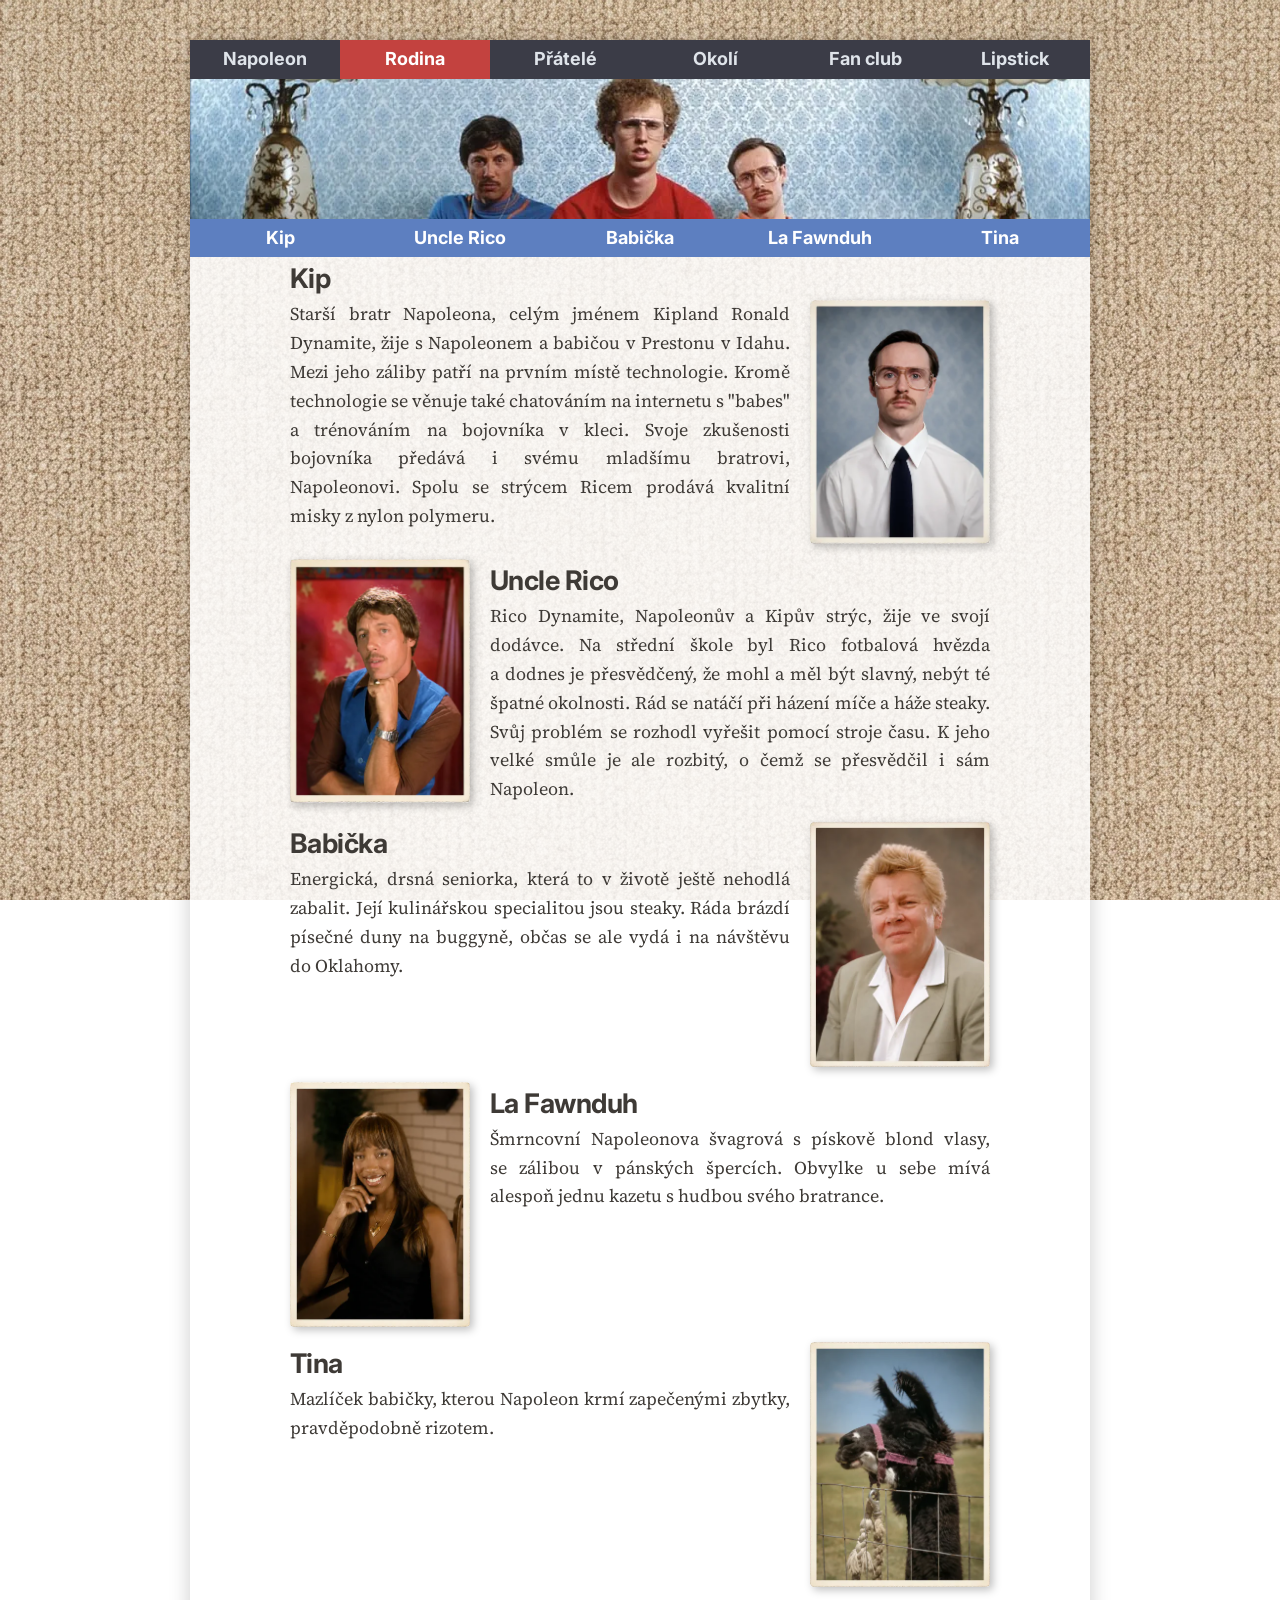
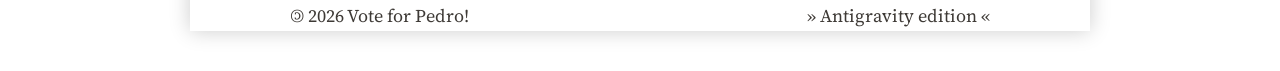
==== family.html @ b64914c2 "Nahrani projektu Napoleon Dynamite a odstraneni starych souboru" ====
<!DOCTYPE html>
<html lang="cs">
<head>
    <meta charset="UTF-8">
    <title>Rodina Napoleona Dynamita</title>
    <meta name="description" content="Rodina Napoleona Dynamita – Kip, Uncle Rico a další členové rodiny.">
    <link rel="icon" type="image/png" sizes="32x32" href="icon32.png">
    <link rel="icon" type="image/png" sizes="64x64" href="icon64.png">
    <link rel="icon" type="image/png" sizes="128x128" href="icon128.png">
    <link href="https://fonts.googleapis.com/css2?family=Inter:wght@400;600&family=Source+Serif+4:wght@400;600&display=swap" rel="stylesheet">
    <link rel="stylesheet" href="style.css">
</head>
<body>

    <div class="page-wrapper">
        <header>
            <!-- hlavní nabídka nad bannerem -->
            <nav class="main-nav">
                <ul>
                    <li><a href="index.html">Napoleon</a></li>
                    <li><a class="active" href="family.html">Rodina</a></li>
                    <li><a href="friends.html">Přátelé</a></li>
                    <li><a href="other.html">Okolí</a></li>
                    <li><a href="fan-club.html">Fan club</a></li>
                    <li><a href="lipstick.html">Lipstick</a></li>
                </ul>
            </nav>
            <!-- banner -->
            <section class="banner">
                <img src="picture/banner/banner-family.webp" alt="banner Napoleons Family">
            </section>

            <!-- podnabídka pod bannerem -->
            <nav class="sec-nav">
                <ul>
                    <li><a href="#section1">Kip</a></li>
                    <li><a href="#section2">Uncle Rico</a></li>
                    <li><a href="#section3">Babička</a></li>
                    <li><a href="#section4">La Fawnduh</a></li>
                    <li><a href="#section5">Tina</a></li>
                </ul>
            </nav>
            
        </header>

        <main>
            <!--<h1><a class="title-link" href="https://mak-024.github.io/webovka01/">Webovka <em>nula</em><strong>JEDNA</strong>...</a></h1> -->
            <h1 class="skryty-nadpis">Rodina</h1>
     
            <article id="section1">
                <h2>Kip</h2>
                <img src="picture/article-img/face-Kip_small.webp" class="portrait right" alt="Kip Dynamite">

                <p>Starší bratr Napoleona, celým jménem Kipland Ronald Dynamite, žije s&nbsp;Napoleonem a&nbsp;babičou v&nbsp;Prestonu v&nbsp;Idahu. Mezi jeho záliby patří na&nbsp;prvním místě technologie. Kromě technologie se&nbsp;věnuje také chatováním na&nbsp;internetu s&nbsp;"babes" a&nbsp;trénováním na&nbsp;bojovníka v&nbsp;kleci. Svoje zkušenosti bojovníka předává i&nbsp;svému mladšímu bratrovi, Napoleonovi. Spolu se&nbsp;strýcem Ricem prodává kvalitní misky z&nbsp;nylon polymeru.</p>
            </article>
            <article id="section2">
                <img src="picture/article-img/face-Rico_small.webp" class="portrait left" alt="Uncle Rico">
                <h2>Uncle Rico</h2>
                <p>Rico Dynamite, Napoleonův a&nbsp;Kipův strýc, žije ve&nbsp;svojí dodávce. Na střední škole byl Rico fotbalová hvězda a&nbsp;dodnes je přesvědčený, že mohl a&nbsp;měl být slavný, nebýt té špatné okolnosti. Rád se&nbsp;natáčí při házení míče a&nbsp;háže steaky. Svůj problém se&nbsp;rozhodl vyřešit pomocí stroje času. K&nbsp;jeho velké smůle je ale rozbitý, o&nbsp;čemž se&nbsp;přesvědčil i&nbsp;sám Napoleon.</p>
            </article>
            <article id="section3">
                <img src="picture/article-img/face-Granma_small.webp" class="portrait right" alt="Babička">
                <h2>Babička</h2>
                <p>Energická, drsná seniorka, která to v&nbsp;životě ještě nehodlá zabalit. Její kulinářskou specialitou jsou steaky. Ráda brázdí písečné duny na buggyně, občas se&nbsp;ale vydá i&nbsp;na&nbsp;návštěvu do&nbsp;Oklahomy.</p>
            </article>
            <article id="section4">
                <img src="picture/article-img/face-LaFawnduh_small.webp" class="portrait left" alt="La Fawnduh">
                <h2>La Fawnduh</h2>
                <p>Šmrncovní Napoleonova švagrová s&nbsp;pískově blond vlasy, se&nbsp;zálibou v&nbsp;pánských špercích. Obvylke u&nbsp;sebe mívá alespoň jednu kazetu s&nbsp;hudbou svého bratrance.</p>
            </article>            
            <article id="section5">
                <img src="picture/article-img/face-Tina_small.webp" class="portrait right" alt="Tina">
                <h2>Tina</h2>
                <p>Mazlíček babičky, kterou Napoleon krmí zapečenými zbytky, pravděpodobně rizotem.</p>
            </article>
        </main>

        <footer>
            <p>
                <span class="copyleft">&copy;</span> 2026 Vote for Pedro! <a class="link-out" href="https://mak-024.github.io/webovka02/">&raquo; Antigravity edition &laquo;</a>
            </p>
        </footer>
    </div>

</body>
</html>
---- style.css ----
:root {
  /* --- paleta ChatGPT a Claude --- */
  /* Base neutrals */
  --nd-cream: #F2EDE3;   /* CRT světlo / papír */
  --nd-beige: #E7D8B1;   /* vybledlé stěny */
  --nd-tan: #C9B28C;     /* karton / starý papír */

  /* Cool tones */
  --nd-mint-gray: #8FA6A1; /* školní chodby */
  --nd-denim: #6B7C8C;     /* jeans / 2000s modrá */
  --nd-lavender: #B7A3C7;  /* pastelové světlo */

  /* Accent */
  --nd-orange: #D96C4A;    /* retro 2000s akcent */

  /* Dark contrast */
  --nd-chocolate: #3E3A36; /* text / linie */

  --paper-overlay: rgba(255,255,255,0.85);
 
  /* --- https://coolors.co/ --- */

  --willow-green: #8ed081ff;
  --celadon: #b4d2baff;
  --vanilla-custard: #dce2aaff;
  --copper: #b57f50ff;
  --ebony: #4b543bff;

  --pale-slate: #c8bfc7ff;
  --sage-green: #7a9b76ff;
  --grey-olive: #8a7e72ff;
  --night-bordeaux: #5a2328ff;
  --pitch-black: #090302ff;

  --sky-surge: #5bc0ebff;
  --banana-cream: #fde74cff;
  --yellow-green: #9bc53dff;
  --tomato-jam: #c3423fff;
  --iron-grey: #404e4dff;

  /* --- podle obrázku --- */
  --dark-gray: #3b3c47;
  --red: #d82431;
  --taupe: #6b5a5c;
  --blue: #5d7fc0;
  --orange: #e7a24a;
  --dark-red: #982823;
  --brown: #a37256;
  --light-gray: #dfe4ea;
}

* {
  margin: 0;
  padding:0;

}

@keyframes pohyb {
  from {
/*    transform: translateX(0); */
    transform: rotate(2deg);
  }

  to {
/*    transform: translateX(50px); */
    transform: rotate(-2deg);
  }
}

@keyframes najeti-mysi {
  from {
/*    transform: translateX(0); */
    transform: scale(1);
  }

  to {
/*    transform: translateX(50px); */
    transform: scale(2);
  }
}

@keyframes pulse {

    0% {
        transform: scale(1);
    }

    50% {
        transform: scale(1.08);
    }

    100% {
        transform: scale(1);
    }
}

/* --- hra s animacemi ---
h1:hover, h2:hover, h3:hover {
  animation: najeti-mysi 1s infinite;  
} */

body {
  background-image: url('picture/carpet05.webp');
  background-attachment: fixed;
  font-family: "Source Serif 4", serif;
  font-size: 18px;
  line-height: 1.7;
  color: var(--nd-chocolate);
  margin: 40px auto;
  padding: 0 auto;
}

header {
  position: sticky;
  top: 0;
}

footer {
  max-width: 700px;
}

/* --- šířě stránky --- */
.page-wrapper {
  max-width: 900px;
  margin: auto;
  background: var(--paper-overlay);
  box-shadow: 0 0 20px rgba(0,0,0,0.2);
}

.banner {
  width: 100%;
  height: 140px;
  background-size: cover;
  background-position: center;
}

.banner img {
  width: 100%;
  height: 100%;
  object-fit: cover;
  display: block;
}

h1 {
  font-family: "Inter", sans-serif;
  letter-spacing: -0.02em;
  max-width: 700px;
  margin: 15px auto 10px auto;
  line-height: 1.1;
}

.subtitle {
  font-family: "Inter", sans-serif;
  letter-spacing: -0.02em;
  max-width: 700px;
  margin: auto;
  line-height: 1.1;
}

h2, h3 {
  font-family: "Inter", sans-serif;
  letter-spacing: -0.02em;
  max-width: 700px;
  margin: auto;
}

.title-link, .link-out {
  text-decoration: none;
  color: var(--nd-chocolate);
}

.subtitle {
  display: block;
  font-size: 0.6em;
  font-style: italic;
  text-align: center;
  margin-top: -5px;
}

.skryty-nadpis {
  position: absolute;
  width: 1px;
  height: 1px;
  padding: 0;
  margin: -1px;
  overflow: hidden;
  clip: rect(0, 0, 0, 0);
  white-space: nowrap;
  border: 0;
}

.title-link {
  text-decoration: none;
  color: inherit;
}

.main-nav ul {
  display: flex;
  margin: 0;
  padding: 0;
  list-style: none;
}

.main-nav li {
  flex: 1;
}

.main-nav a {
  display: block;
  padding: 4px;
  text-align: center;
  text-decoration: none;
  background-color: var(--dark-gray);
  color: var(--light-gray);
  font-family: "Inter", sans-serif;
  font-weight: bold;
  transition:
    background-color 0.4s,
    color 0.4s;
}

.main-nav a.active {
  background-color: var(--tomato-jam);
  color: white;
}

.main-nav a:hover {
  background-color: var(--red);
  color: white;
}

.sec-nav ul {
  display: flex;
  margin: 0;
  padding: 0;
  list-style: none;
}

.sec-nav li {
  flex: 1;
}

.sec-nav a {
  display: block;
  padding: 4px;
  text-align: center;
  text-decoration: none;
  background-color: var(--blue);
  color: white;
  font-family: "Inter", sans-serif;
  font-weight: bold;
  transition:
    background-color 0.4s,
    color 0.4s;
}

.sec-nav a:hover {
  background-color: var(--orange);
  color: #111;
}

html {
  scroll-behavior: smooth;
}

article {
  scroll-margin-top: 240px;
  max-width: 700px;
  margin: auto;
  line-height: 1.6;
  display: flow-root; /* aby mi text neobtékal jiné  obrázky */
  text-align: justify;
/*    
  min-height: 80vh;
  padding: 60px 40px;
  display: flex;
  flex-direction: column;
  justify-content: center; */
}

article, .objednavka, footer {
  scroll-margin-top: 240px;
  max-width: 700px;
  margin: auto;
  line-height: 1.6;
}

/*
img {
  max-width: 100%;
  height: auto;
  display: block;
  margin: 20px auto;
}

/* pokus s o animaci obrázků
img:hover {
  animation: pohyb 0.2s infinite alternate;
}
*/


p {
  margin-bottom: 1em;
}

.copyleft {
  display: inline-block;
  transform: rotateY(180deg);
}

table {
  width: 100%;
  border-collapse: collapse;
  margin: 30px 0;
  background-color: var(--paper-overlay);
}

th {
  background-color: var(--dark-gray);
  color: white;
  padding: 12px;
  text-align: left;
}

td {
  padding: 12px;

  border-bottom: 1px solid var(--taupe);
}

/* --- pokus s hover efektem pro řádky tabulky
    --- NEGUNGUJE ---
tr:hover {
  background-color: rgba(255,255,255,0.4);
}
  */

.portrait {
  transition: transform 0.3s ease;
  box-shadow: 3px 3px 8px rgba(0,0,0,0.25); /* stín */
  
  width: 180px;
  border-radius: 4px;
  transition: transform 0.3s ease;
}

/* --- první obrázek mi NĚKDE moc čouhá nahoru, tak posun níž 
  --- tak nakonec vyřešeno prohozením <h2> a <img>, ale JEN u Kipa :-) ---
.first-portrait {
    margin-top: 35px;
} */

.right {
    float: right;
    margin: 0 0 15px 20px;
}

.left {
    float: left;
    margin: 0 20px 15px 0;
}

/* --- lehké zvednutí a pootočení doprava --- */
.left:hover {
    transform: scale(1.03) rotate(-2deg);
}

/* --- lehké zvednutí a pootočení doleva --- */
.right:hover {
    transform: scale(1.03) rotate(2deg);
}

.poznamka {
  font-size: 0.9em;
  color: var(--taupe);
}

.link-out {
  text-decoration: none;
  color: var(--nd-chocolate);
/*  display: inline-block;    */
  animation: pulse 2s infinite;
  float: right;    
}
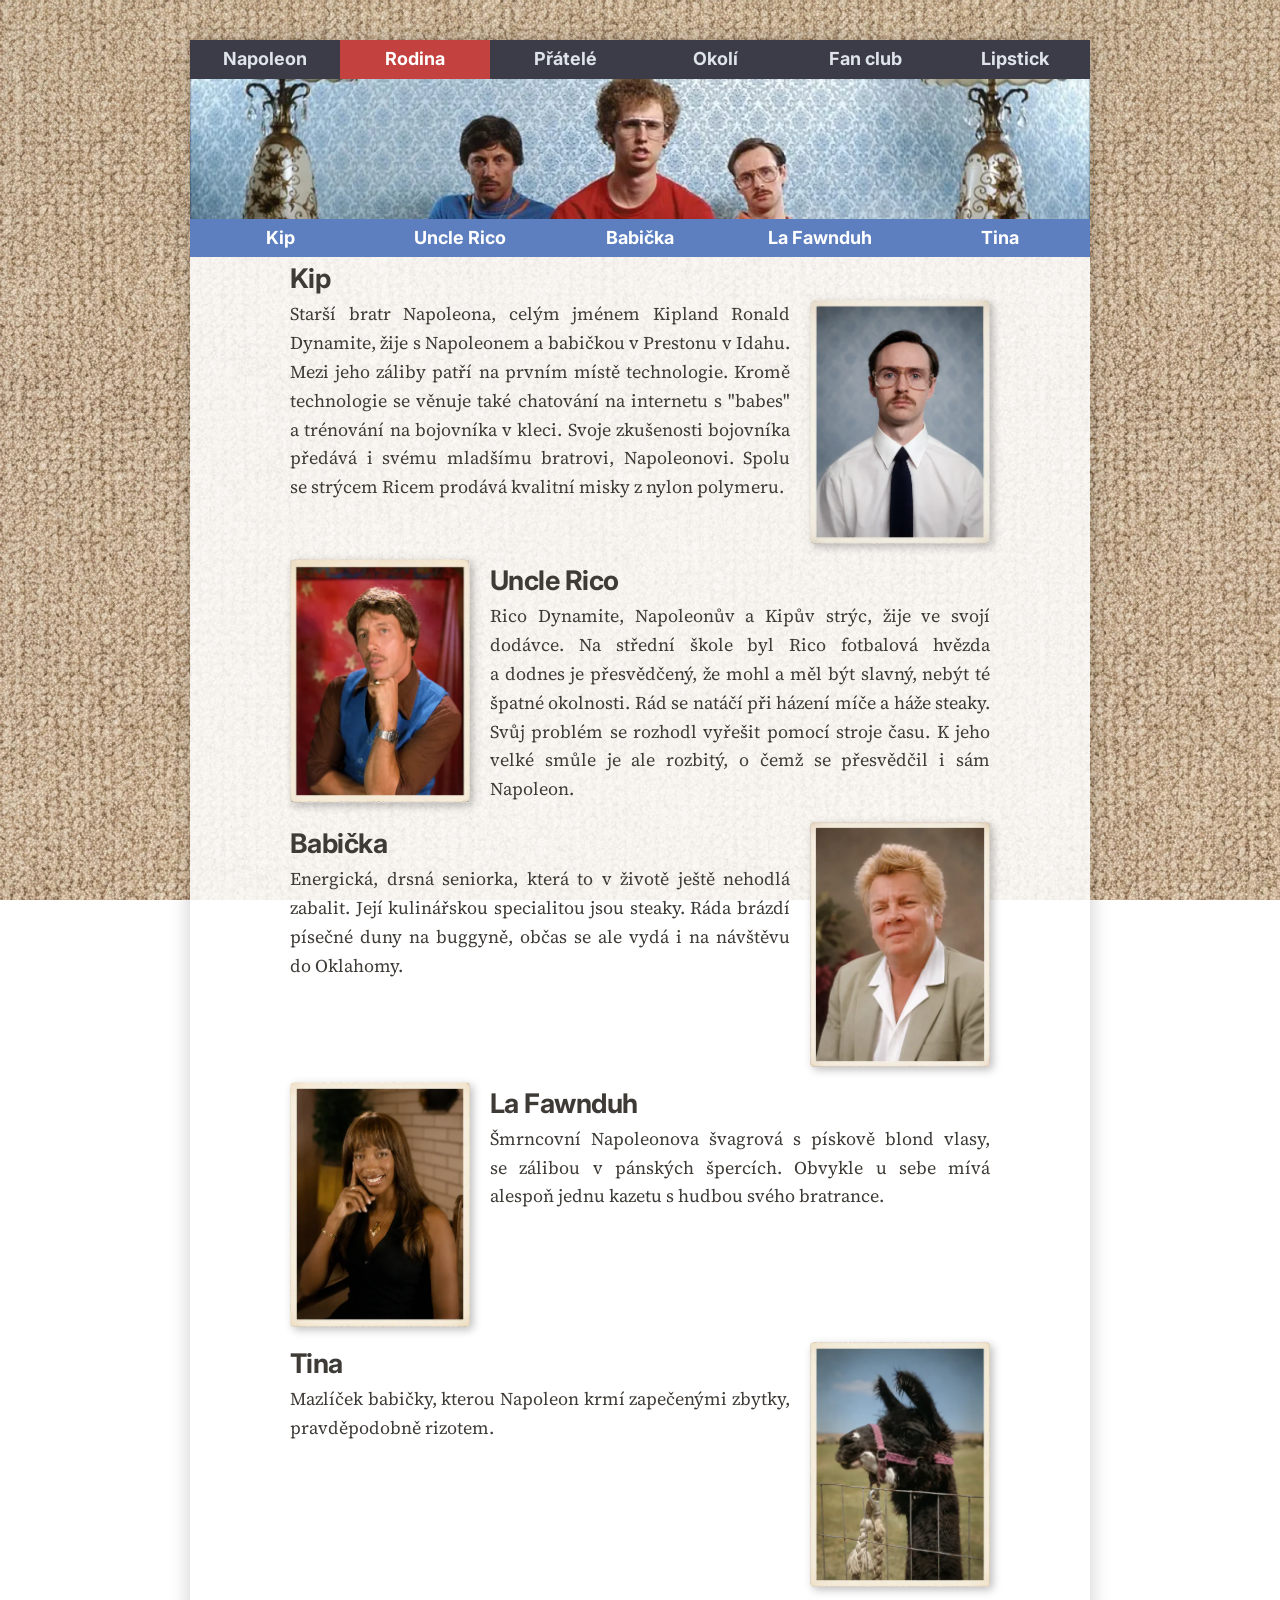
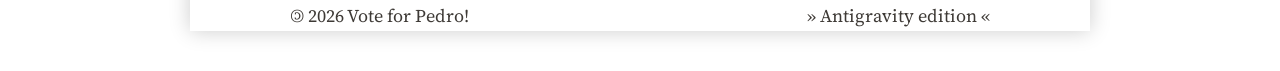
==== commit 5b4ea30e: "aktualizace" ====
--- a/family.html
+++ b/family.html
@@ -51,7 +51,7 @@
                 <h2>Kip</h2>
                 <img src="picture/article-img/face-Kip_small.webp" class="portrait right" alt="Kip Dynamite">
 
-                <p>Starší bratr Napoleona, celým jménem Kipland Ronald Dynamite, žije s&nbsp;Napoleonem a&nbsp;babičou v&nbsp;Prestonu v&nbsp;Idahu. Mezi jeho záliby patří na&nbsp;prvním místě technologie. Kromě technologie se&nbsp;věnuje také chatováním na&nbsp;internetu s&nbsp;"babes" a&nbsp;trénováním na&nbsp;bojovníka v&nbsp;kleci. Svoje zkušenosti bojovníka předává i&nbsp;svému mladšímu bratrovi, Napoleonovi. Spolu se&nbsp;strýcem Ricem prodává kvalitní misky z&nbsp;nylon polymeru.</p>
+                <p>Starší bratr Napoleona, celým jménem Kipland Ronald Dynamite, žije s&nbsp;Napoleonem a&nbsp;babičkou v&nbsp;Prestonu v&nbsp;Idahu. Mezi jeho záliby patří na&nbsp;prvním místě technologie. Kromě technologie se&nbsp;věnuje také chatování na&nbsp;internetu s&nbsp;"babes" a&nbsp;trénování na&nbsp;bojovníka v&nbsp;kleci. Svoje zkušenosti bojovníka předává i&nbsp;svému mladšímu bratrovi, Napoleonovi. Spolu se&nbsp;strýcem Ricem prodává kvalitní misky z&nbsp;nylon polymeru.</p>
             </article>
             <article id="section2">
                 <img src="picture/article-img/face-Rico_small.webp" class="portrait left" alt="Uncle Rico">
@@ -66,7 +66,7 @@
             <article id="section4">
                 <img src="picture/article-img/face-LaFawnduh_small.webp" class="portrait left" alt="La Fawnduh">
                 <h2>La Fawnduh</h2>
-                <p>Šmrncovní Napoleonova švagrová s&nbsp;pískově blond vlasy, se&nbsp;zálibou v&nbsp;pánských špercích. Obvylke u&nbsp;sebe mívá alespoň jednu kazetu s&nbsp;hudbou svého bratrance.</p>
+                <p>Šmrncovní Napoleonova švagrová s&nbsp;pískově blond vlasy, se&nbsp;zálibou v&nbsp;pánských špercích. Obvykle u&nbsp;sebe mívá alespoň jednu kazetu s&nbsp;hudbou svého bratrance.</p>
             </article>            
             <article id="section5">
                 <img src="picture/article-img/face-Tina_small.webp" class="portrait right" alt="Tina">
--- a/style.css
+++ b/style.css
@@ -263,21 +263,6 @@
   scroll-behavior: smooth;
 }
 
-article {
-  scroll-margin-top: 240px;
-  max-width: 700px;
-  margin: auto;
-  line-height: 1.6;
-  display: flow-root; /* aby mi text neobtékal jiné  obrázky */
-  text-align: justify;
-/*    
-  min-height: 80vh;
-  padding: 60px 40px;
-  display: flex;
-  flex-direction: column;
-  justify-content: center; */
-}
-
 article, .objednavka, footer {
   scroll-margin-top: 240px;
   max-width: 700px;
@@ -285,6 +270,11 @@
   line-height: 1.6;
 }
 
+article {
+  display: flow-root; /* aby mi text neobtékal jiné  obrázky */
+  text-align: justify;
+}
+
 /*
 img {
   max-width: 100%;
@@ -329,20 +319,16 @@
   border-bottom: 1px solid var(--taupe);
 }
 
-/* --- pokus s hover efektem pro řádky tabulky
-    --- NEGUNGUJE ---
+/* --- hover efekt pro řádky tabulky --- */
 tr:hover {
-  background-color: rgba(255,255,255,0.4);
-}
-  */
+  background-color: rgba(217, 108, 74, 0.12); /* Jemný oranžový nádech s využitím var(--nd-orange) */
+}
 
 .portrait {
   transition: transform 0.3s ease;
   box-shadow: 3px 3px 8px rgba(0,0,0,0.25); /* stín */
-  
   width: 180px;
   border-radius: 4px;
-  transition: transform 0.3s ease;
 }
 
 /* --- první obrázek mi NĚKDE moc čouhá nahoru, tak posun níž 
@@ -383,3 +369,158 @@
   animation: pulse 2s infinite;
   float: right;    
 }
+
+/* --- Styly pro formuláře --- */
+form {
+  max-width: 500px;
+  margin: 30px auto;
+  padding: 25px;
+  background-color: rgba(242, 237, 227, 0.7); /* var(--nd-cream) s mírnou průhledností */
+  border: 1px solid var(--nd-tan);
+  border-radius: 8px;
+}
+
+#fanclub-form-container form {
+  max-width: 100%;
+}
+
+form label {
+  display: block;
+  margin-top: 15px;
+  margin-bottom: 6px;
+  font-family: "Inter", sans-serif;
+  font-weight: 600;
+  font-size: 0.9em;
+  color: var(--nd-chocolate);
+}
+
+form input[type="text"],
+form input[type="email"],
+form input[type="number"],
+table input[type="number"] {
+  width: 100%;
+  padding: 10px;
+  border: 2px solid var(--nd-tan);
+  border-radius: 6px;
+  background-color: #fff;
+  color: var(--nd-chocolate);
+  font-family: "Inter", sans-serif;
+  font-size: 0.95em;
+  box-sizing: border-box;
+  transition: border-color 0.3s, box-shadow 0.3s;
+}
+
+table input[type="number"] {
+  width: 70px;
+  text-align: center;
+  padding: 6px;
+}
+
+form input[type="text"]:focus,
+form input[type="email"]:focus,
+form input[type="number"]:focus,
+table input[type="number"]:focus {
+  outline: none;
+  border-color: var(--tomato-jam);
+  box-shadow: 0 0 0 3px rgba(195, 66, 63, 0.2);
+}
+
+form button,
+form input[type="submit"] {
+  display: block;
+  width: 100%;
+  padding: 12px;
+  margin-top: 25px;
+  background-color: var(--tomato-jam);
+  color: white;
+  border: none;
+  border-radius: 6px;
+  font-family: "Inter", sans-serif;
+  font-weight: bold;
+  font-size: 1em;
+  cursor: pointer;
+  transition: background-color 0.2s, transform 0.1s;
+}
+
+form button:hover,
+form input[type="submit"]:hover {
+  background-color: var(--red);
+}
+
+form button:active,
+form input[type="submit"]:active {
+  transform: scale(0.98);
+}
+
+/* --- Mobilní responzivita --- */
+@media (max-width: 900px) {
+  body {
+    margin: 0;
+    padding: 0;
+    font-size: 16px;
+  }
+  .page-wrapper {
+    box-shadow: none;
+    max-width: 100%;
+  }
+  footer {
+    padding-bottom: 20px;
+  }
+}
+
+@media (max-width: 768px) {
+  header {
+    position: static; /* Aby nezabíral moc místa na mobilech */
+  }
+  
+  .main-nav ul {
+    flex-wrap: wrap;
+  }
+  .main-nav li {
+    flex: 1 1 33.33%;
+  }
+  .main-nav a {
+    padding: 8px 4px;
+    font-size: 0.9em;
+  }
+
+  .sec-nav ul {
+    flex-wrap: wrap;
+  }
+  .sec-nav li {
+    flex: 1 1 50%;
+  }
+  .sec-nav a {
+    padding: 8px 4px;
+    font-size: 0.9em;
+  }
+
+  article, .objednavka, footer {
+    padding: 0 20px;
+    box-sizing: border-box;
+  }
+
+  .portrait {
+    float: none !important;
+    display: block;
+    margin: 15px auto !important;
+  }
+
+  table {
+    font-size: 0.85em;
+  }
+
+  th, td {
+    padding: 8px 6px;
+  }
+
+  table input[type="number"] {
+    width: 50px;
+  }
+}
+
+@media (max-width: 480px) {
+  .main-nav li {
+    flex: 1 1 50%;
+  }
+}
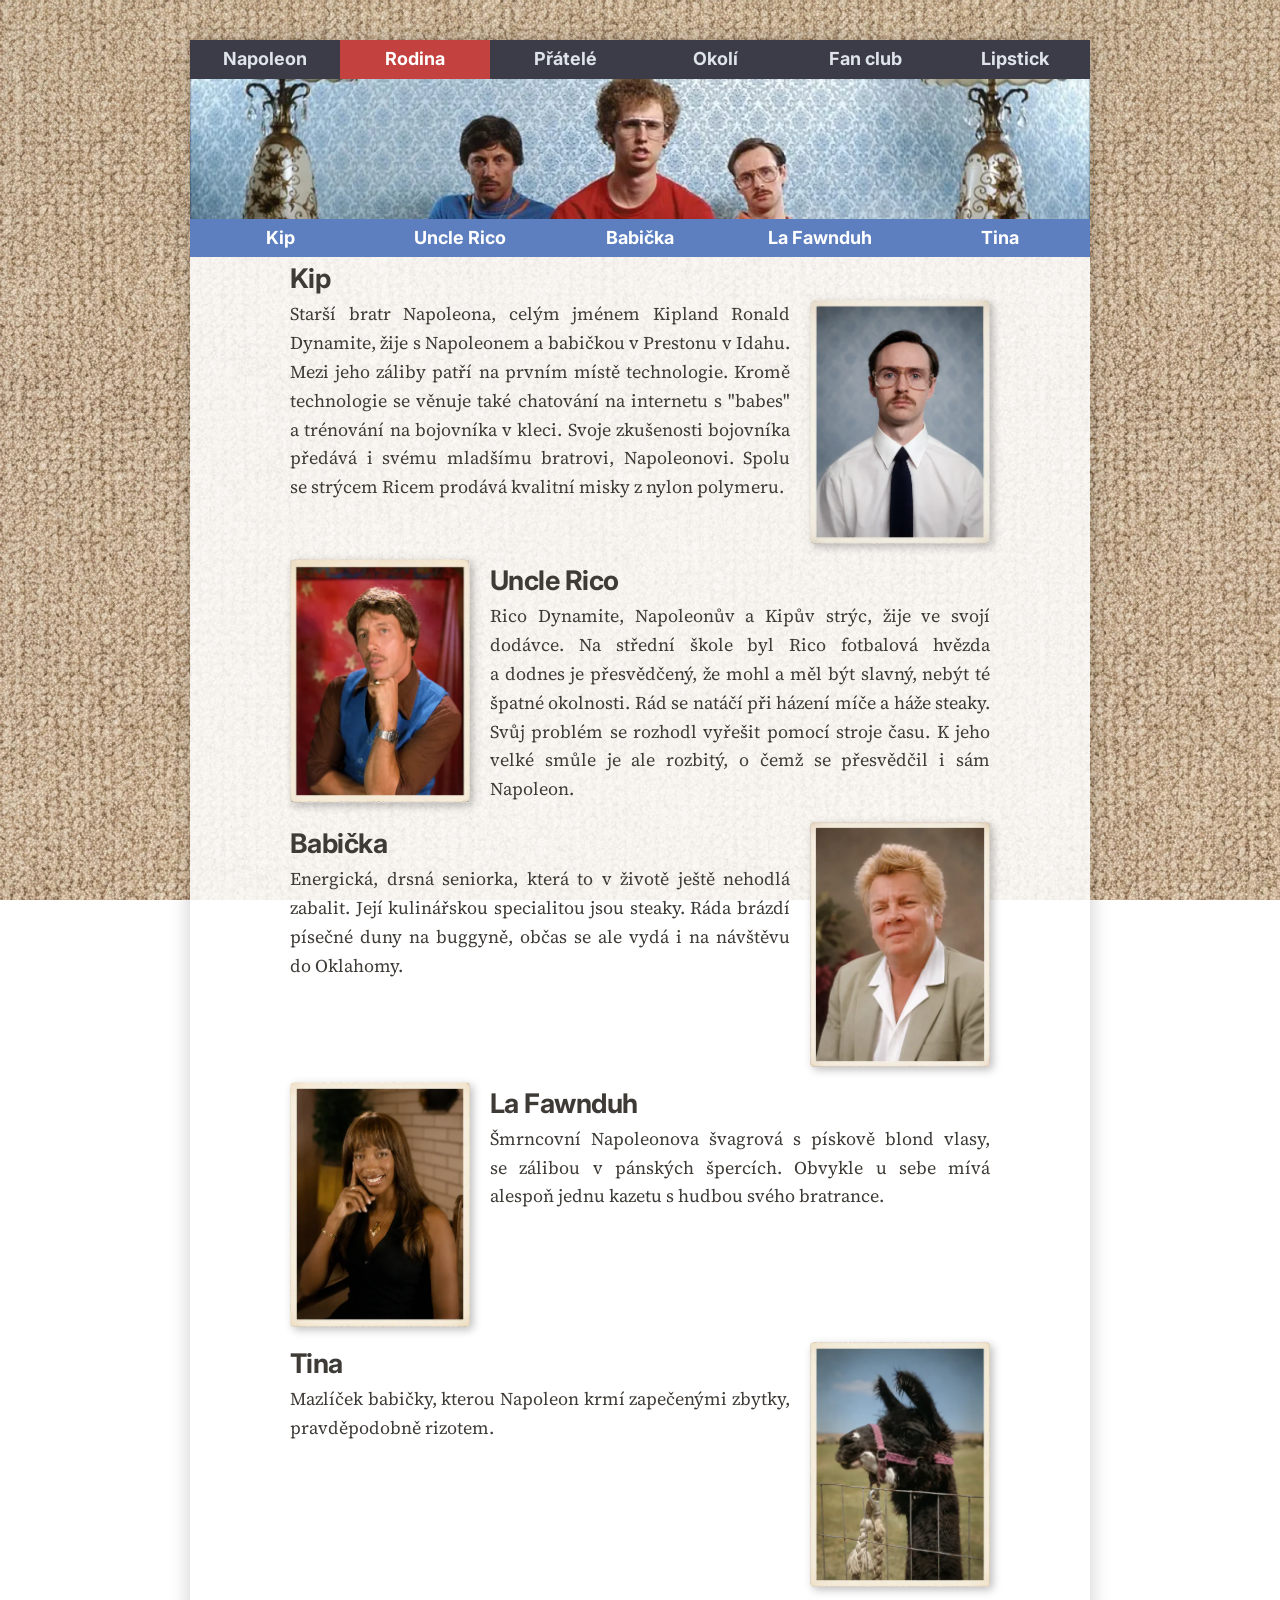
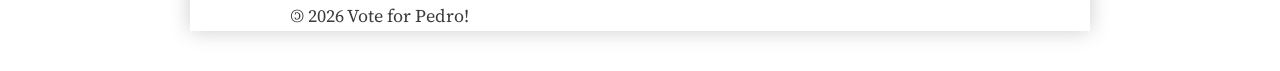
==== commit 85d6eb90: "drobné vylepšení" ====
--- a/family.html
+++ b/family.html
@@ -77,7 +77,7 @@
 
         <footer>
             <p>
-                <span class="copyleft">&copy;</span> 2026 Vote for Pedro! <a class="link-out" href="https://mak-024.github.io/webovka02/">&raquo; Antigravity edition &laquo;</a>
+                <span class="copyleft">&copy;</span> 2026 Vote for Pedro!
             </p>
         </footer>
     </div>
--- a/style.css
+++ b/style.css
@@ -214,9 +214,7 @@
   color: var(--light-gray);
   font-family: "Inter", sans-serif;
   font-weight: bold;
-  transition:
-    background-color 0.4s,
-    color 0.4s;
+  transition: background-color 0.2s ease, color 0.2s ease, transform 0.2s ease;
 }
 
 .main-nav a.active {
@@ -227,6 +225,7 @@
 .main-nav a:hover {
   background-color: var(--red);
   color: white;
+  transform: translateY(-1px);
 }
 
 .sec-nav ul {
@@ -249,14 +248,13 @@
   color: white;
   font-family: "Inter", sans-serif;
   font-weight: bold;
-  transition:
-    background-color 0.4s,
-    color 0.4s;
+  transition: background-color 0.2s ease, color 0.2s ease, transform 0.2s ease;
 }
 
 .sec-nav a:hover {
   background-color: var(--orange);
   color: #111;
+  transform: translateY(1px);
 }
 
 html {
@@ -304,6 +302,10 @@
   border-collapse: collapse;
   margin: 30px 0;
   background-color: var(--paper-overlay);
+  border-radius: 8px;
+  overflow: hidden;
+  box-shadow: 0 4px 12px rgba(0, 0, 0, 0.08);
+  border: 1px solid var(--nd-tan);
 }
 
 th {
@@ -315,17 +317,17 @@
 
 td {
   padding: 12px;
-
-  border-bottom: 1px solid var(--taupe);
+  border-bottom: 1px solid var(--nd-beige);
+  vertical-align: middle;
 }
 
 /* --- hover efekt pro řádky tabulky --- */
 tr:hover {
-  background-color: rgba(217, 108, 74, 0.12); /* Jemný oranžový nádech s využitím var(--nd-orange) */
+  background-color: rgba(217, 108, 74, 0.08);
 }
 
 .portrait {
-  transition: transform 0.3s ease;
+  transition: transform 0.3s ease, box-shadow 0.3s ease;
   box-shadow: 3px 3px 8px rgba(0,0,0,0.25); /* stín */
   width: 180px;
   border-radius: 4px;
@@ -349,12 +351,14 @@
 
 /* --- lehké zvednutí a pootočení doprava --- */
 .left:hover {
-    transform: scale(1.03) rotate(-2deg);
+    transform: scale(1.05) rotate(-2deg);
+    box-shadow: 6px 6px 14px rgba(0,0,0,0.35);
 }
 
 /* --- lehké zvednutí a pootočení doleva --- */
 .right:hover {
-    transform: scale(1.03) rotate(2deg);
+    transform: scale(1.05) rotate(2deg);
+    box-shadow: 6px 6px 14px rgba(0,0,0,0.35);
 }
 
 .poznamka {
@@ -452,6 +456,117 @@
   transform: scale(0.98);
 }
 
+/* --- Generátor hlášek --- */
+#quote-generator {
+  text-align: center;
+  max-width: 700px;
+  margin: 35px auto;
+  padding: 20px;
+  background-color: var(--nd-cream);
+  border: 2px dashed var(--nd-tan);
+  border-radius: 8px;
+  box-shadow: 2px 2px 10px rgba(0, 0, 0, 0.05);
+}
+
+#quote-generator h3 {
+  font-size: 1.1em;
+  text-transform: uppercase;
+  letter-spacing: 0.05em;
+  color: var(--nd-chocolate);
+  margin-bottom: 10px;
+}
+
+.quote-box {
+  min-height: 70px;
+  display: flex;
+  align-items: center;
+  justify-content: center;
+  margin-bottom: 15px;
+}
+
+#quote-text {
+  font-family: "Source Serif 4", serif;
+  font-style: italic;
+  font-size: 1.25em;
+  color: var(--nd-chocolate);
+  line-height: 1.4;
+  margin: 0;
+  transition: opacity 0.25s ease-in-out;
+  opacity: 1;
+}
+
+#quote-btn {
+  background-color: var(--blue);
+  color: white;
+  border: none;
+  padding: 8px 18px;
+  font-family: "Inter", sans-serif;
+  font-weight: bold;
+  font-size: 0.9em;
+  border-radius: 4px;
+  cursor: pointer;
+  transition: background-color 0.2s, transform 0.1s;
+}
+
+#quote-btn:hover {
+  background-color: var(--dark-gray);
+}
+
+#quote-btn:active {
+  transform: scale(0.96);
+}
+
+/* --- Box celkové ceny --- */
+.total-price-box {
+  max-width: 700px;
+  margin: 20px auto;
+  padding: 15px;
+  background-color: var(--nd-cream);
+  border: 2px solid var(--nd-orange);
+  border-radius: 8px;
+  text-align: right;
+  font-family: "Inter", sans-serif;
+  font-weight: bold;
+  font-size: 1.3em;
+  color: var(--nd-chocolate);
+  box-shadow: 2px 2px 8px rgba(0, 0, 0, 0.08);
+}
+
+#total-price {
+  color: var(--tomato-jam);
+}
+
+/* --- Štítky dostupnosti (Badges) --- */
+.badge {
+  display: inline-block;
+  padding: 4px 10px;
+  font-family: "Inter", sans-serif;
+  font-weight: 600;
+  font-size: 0.75em;
+  text-transform: uppercase;
+  letter-spacing: 0.03em;
+  border-radius: 12px;
+  text-align: center;
+}
+
+.badge-stock {
+  background-color: rgba(142, 208, 129, 0.2);
+  color: #3d7932;
+  border: 1px solid rgba(142, 208, 129, 0.5);
+}
+
+.badge-few {
+  background-color: rgba(231, 162, 74, 0.2);
+  color: #a0631c;
+  border: 1px solid rgba(231, 162, 74, 0.5);
+}
+
+.badge-full {
+  background-color: rgba(93, 127, 192, 0.2);
+  color: #2b4f91;
+  border: 1px solid rgba(93, 127, 192, 0.5);
+}
+
 /* --- Mobilní responzivita --- */
 @media (max-width: 900px) {
   body {
